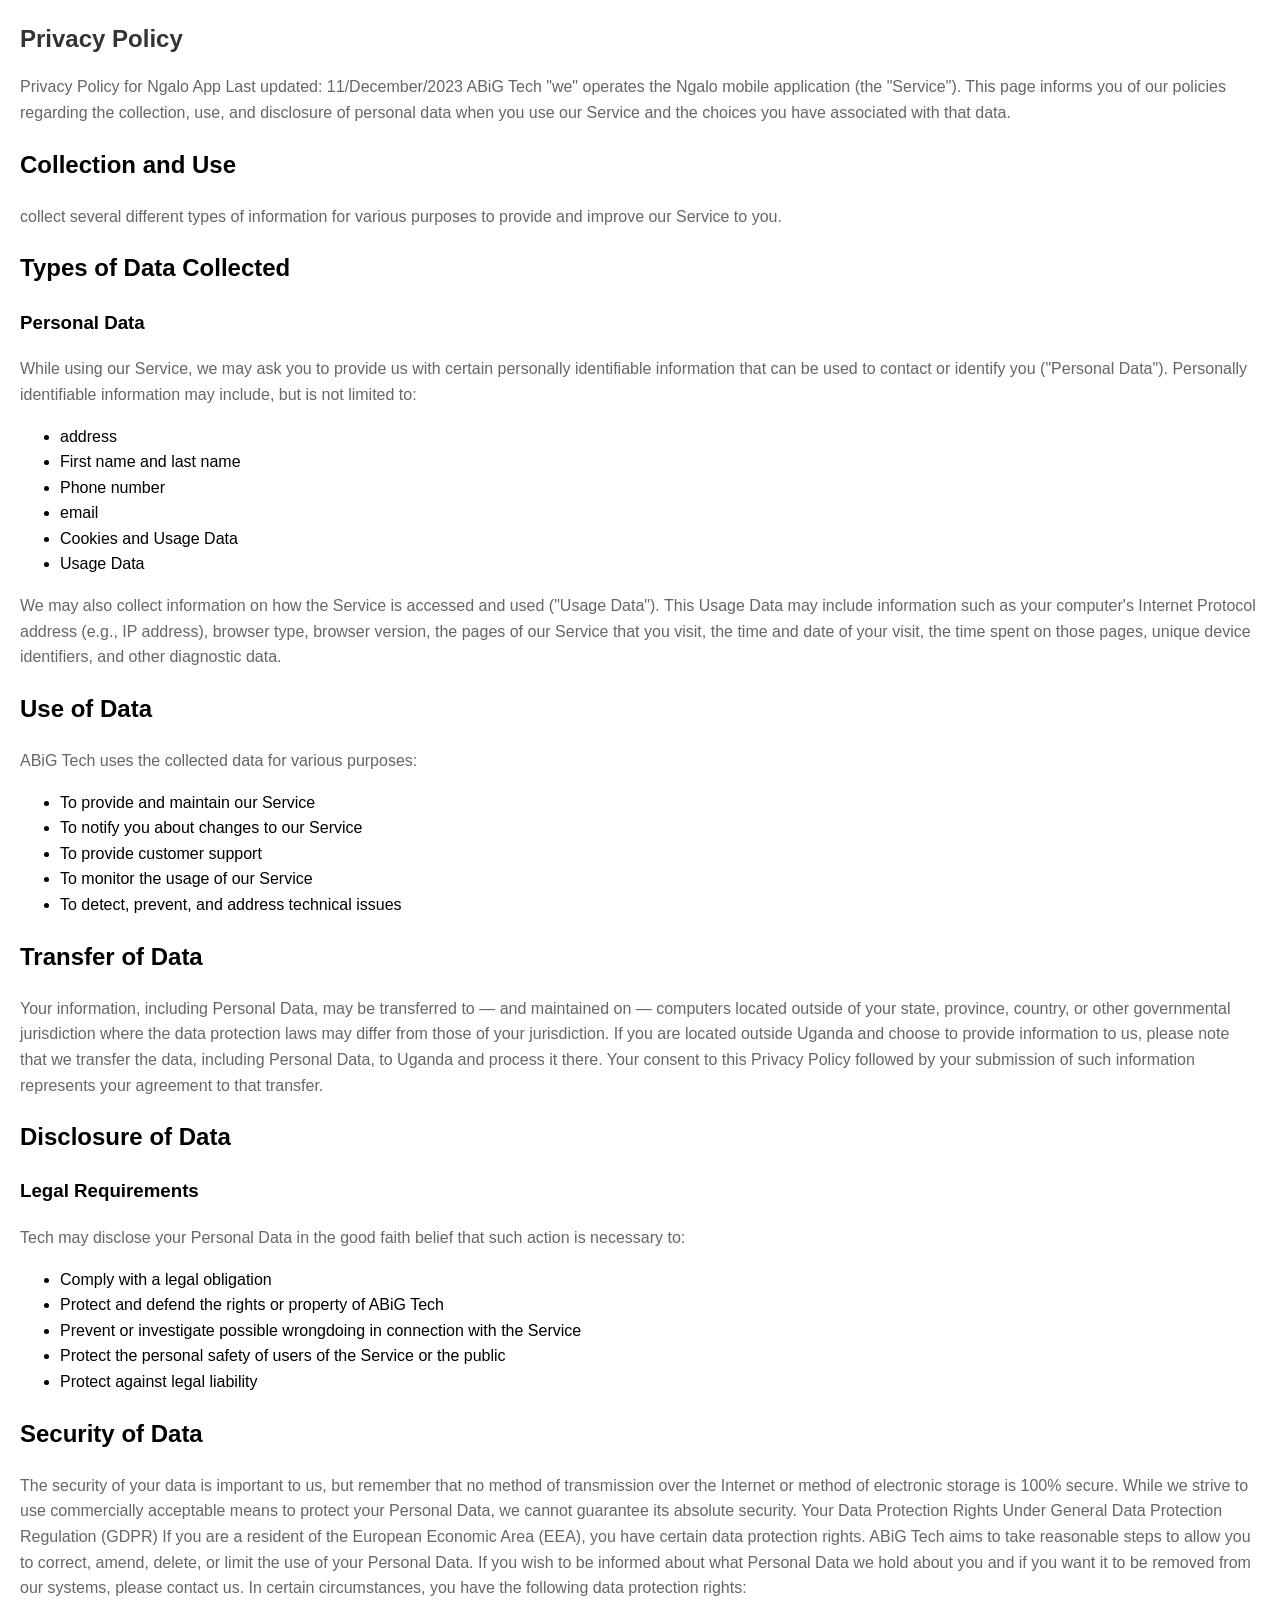
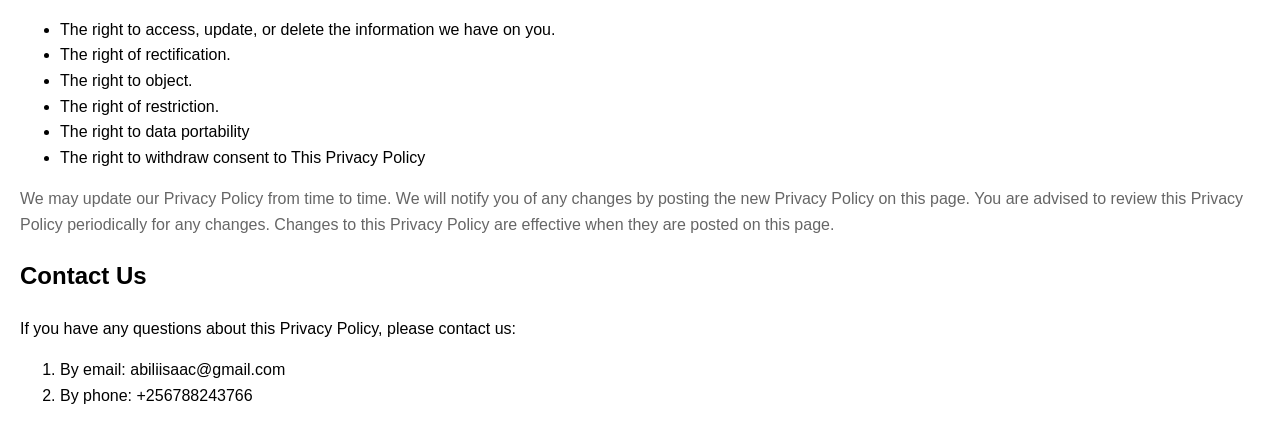
==== index.html @ 7e46f4ad "Privacy Policy change of name" ====
<!DOCTYPE html>
<html lang="en">
<head>
    <meta charset="UTF-8">
    <meta name="viewport" content="width=device-width, initial-scale=1.0">
    <title>Privacy Policy</title>
    <link rel="stylesheet" href="style.css">
</head>
<body>
    <h1>Privacy Policy</h1>
    <p>Privacy Policy for Ngalo App
        Last updated: 11/December/2023
        ABiG Tech  "we" operates the Ngalo mobile application (the "Service").
        
        This page informs you of our policies regarding the collection, use, and 
        disclosure of personal data when you use our Service and the choices you 
        have associated with that data.</p>
        
        <h2> Collection and Use</h2>
        <p> collect several different types of information for various purposes to
             provide and improve our Service to you.</p>
        
       <h2> Types of Data Collected</h2>
        <h3>Personal Data</h3>
        
        <p>While using our Service, we may ask you to provide us with certain personally
             identifiable information that can be used to contact or identify you ("Personal Data").
              Personally identifiable information may include, but is not limited to:</p>
        
        <ul> 
            <li>address</li>
            <li>First name and last name</li>
                <li>Phone number</li>
                    <li>email</li>
                        <li>Cookies and Usage Data</li>
                            <li> Usage Data</li>
    </ul>
        
       <p> We may also collect information on how the Service is accessed and used ("Usage Data"). 
        This Usage Data may include information such as your computer's Internet Protocol address
         (e.g., IP address), browser type, browser version, the pages of our Service that you visit,
          the time and date of your visit, the time spent on those pages, unique device identifiers, 
          and other diagnostic data.</p>
        
        <h2> Use of Data</h2>
        <p> ABiG Tech uses the collected data for various purposes:</p>
        
            <ul> 
                <li>To provide and maintain our Service</li>
                    <li>To notify you about changes to our Service</li>
                        <li>To provide customer support</li>
                            <li>To monitor the usage of our Service</li>
                                <li> To detect, prevent, and address technical issues</li>
</ul>

        <h2>Transfer of Data</h2>
        <p>Your information, including Personal Data, may be transferred to — and maintained 
            on — computers located outside of your state, province, country, or other governmental 
            jurisdiction where the data protection laws may differ from those of your jurisdiction.
        
        If you are located outside Uganda and choose to provide information to us, please note that
         we transfer the data, including Personal Data, to Uganda and process it there.
        
        Your consent to this Privacy Policy followed by your submission of such information represents
         your agreement to that transfer.</p>
        
        <h2> Disclosure of Data</h2>
        <h3>Legal Requirements</h3>
        <p> Tech may disclose your Personal Data in the good faith belief that such action is necessary to:</p>
        
        <ul>
        <li>Comply with a legal obligation</li>
        <li> Protect and defend the rights or property of ABiG Tech</li>
        <li> Prevent or investigate possible wrongdoing in connection with the Service</li>
        <li>Protect the personal safety of users of the Service or the public</li>
        <li> Protect against legal liability</li>
    </ul>


        <h2> Security of Data</h2>
        <p> The security of your data is important to us, but remember that no method of transmission over 
            the Internet or method of electronic storage is 100% secure. While we strive to use commercially
             acceptable means to protect your Personal Data, we cannot guarantee its absolute security.
        
        Your Data Protection Rights Under General Data Protection Regulation (GDPR)
        If you are a resident of the European Economic Area (EEA), you have certain data protection rights.
         ABiG Tech aims to take reasonable steps to allow you to correct, amend, delete, or limit the use of
          your Personal Data.
        
        If you wish to be informed about what Personal Data we hold about you and if you want it to be removed
         from our systems, please contact us.
        
        In certain circumstances, you have the following data protection rights:</p>
        
        <ul>
        <li>The right to access, update, or delete the information we have on you.</li>
        <li>The right of rectification.</li>
        <li>The right to object.</li>
        <li>The right of restriction.</li>
        <li>The right to data portability</li>
        <li>The right to withdraw consent to This Privacy Policy</li>
    </ul>

        <p>We may update our Privacy Policy from time to time. We will notify you of any changes by posting the 
            new Privacy Policy on this page.
        
        You are advised to review this Privacy Policy periodically for any changes. Changes to this Privacy Policy
         are effective when they are posted on this page.
        
        <h2>Contact Us</h2>
        If you have any questions about this Privacy Policy, please contact us:
        
        <ol> 
        <li>By email: abiliisaac@gmail.com</li>
        <li>By phone: +256788243766</li>
    </ol>
    </p>
    <!-- Add your Privacy Policy content here -->
</body>
</html>
---- style.css ----
body {
    font-family: Arial, sans-serif;
    line-height: 1.6;
    margin: 20px;
}

h1 {
    font-size: 24px;
    color: #333;
}

p {
    font-size: 16px;
    color: #666;
}

a {
    color: #007bff;
}

a:hover {
    text-decoration: underline;
}
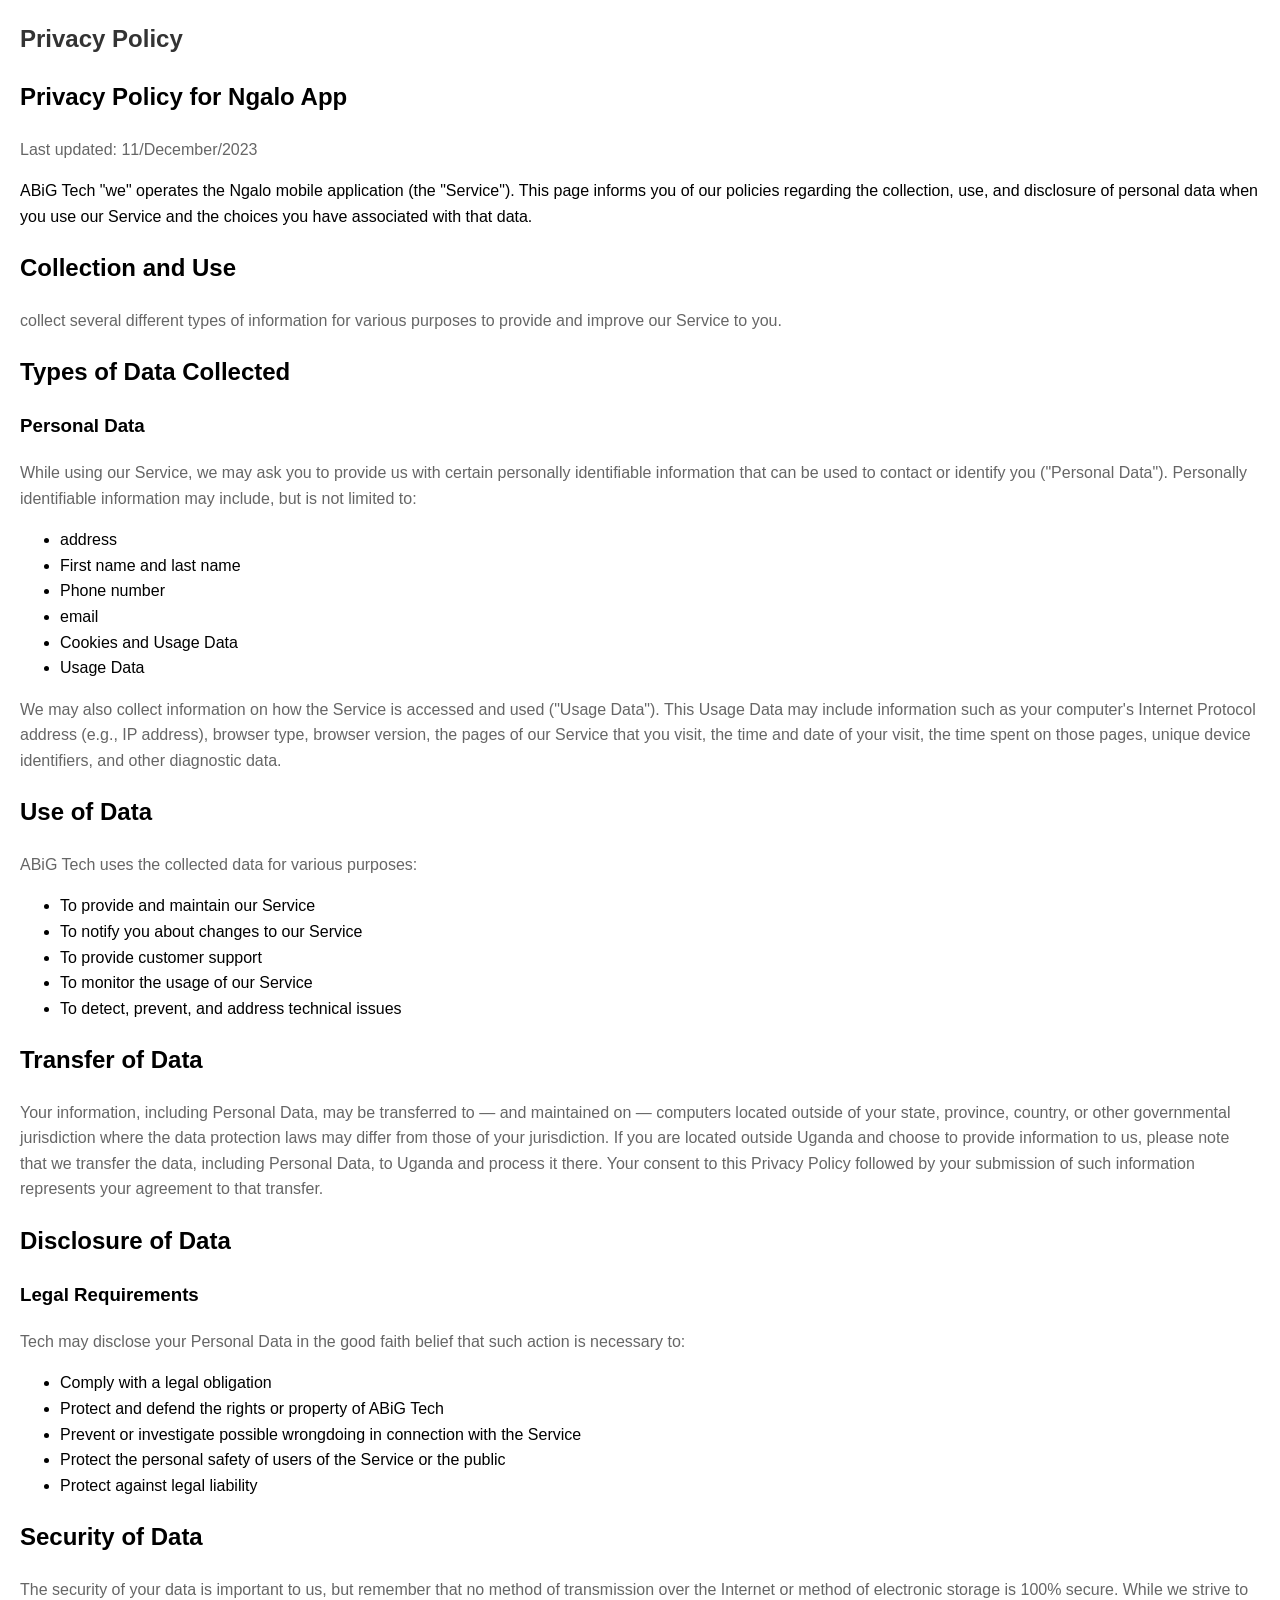
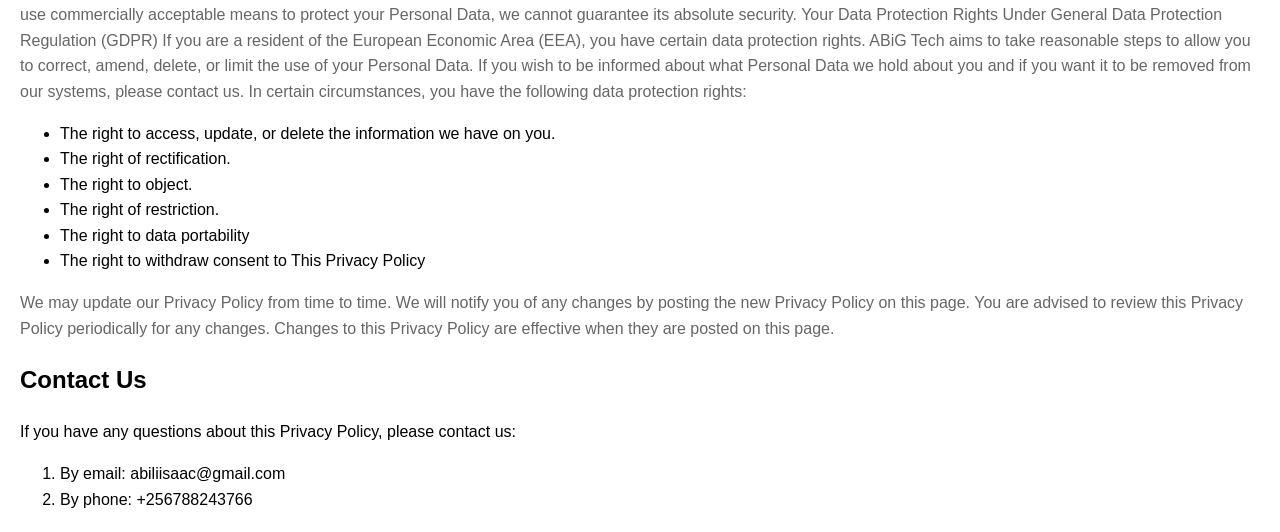
==== commit 77ed173a: "Update index.html update" ====
--- a/index.html
+++ b/index.html
@@ -8,8 +8,9 @@
 </head>
 <body>
     <h1>Privacy Policy</h1>
-    <p>Privacy Policy for Ngalo App
-        Last updated: 11/December/2023
+    <p>
+        <h2>Privacy Policy for Ngalo App</h2>
+        <p>Last updated: 11/December/2023</p>
         ABiG Tech  "we" operates the Ngalo mobile application (the "Service").
         
         This page informs you of our policies regarding the collection, use, and 
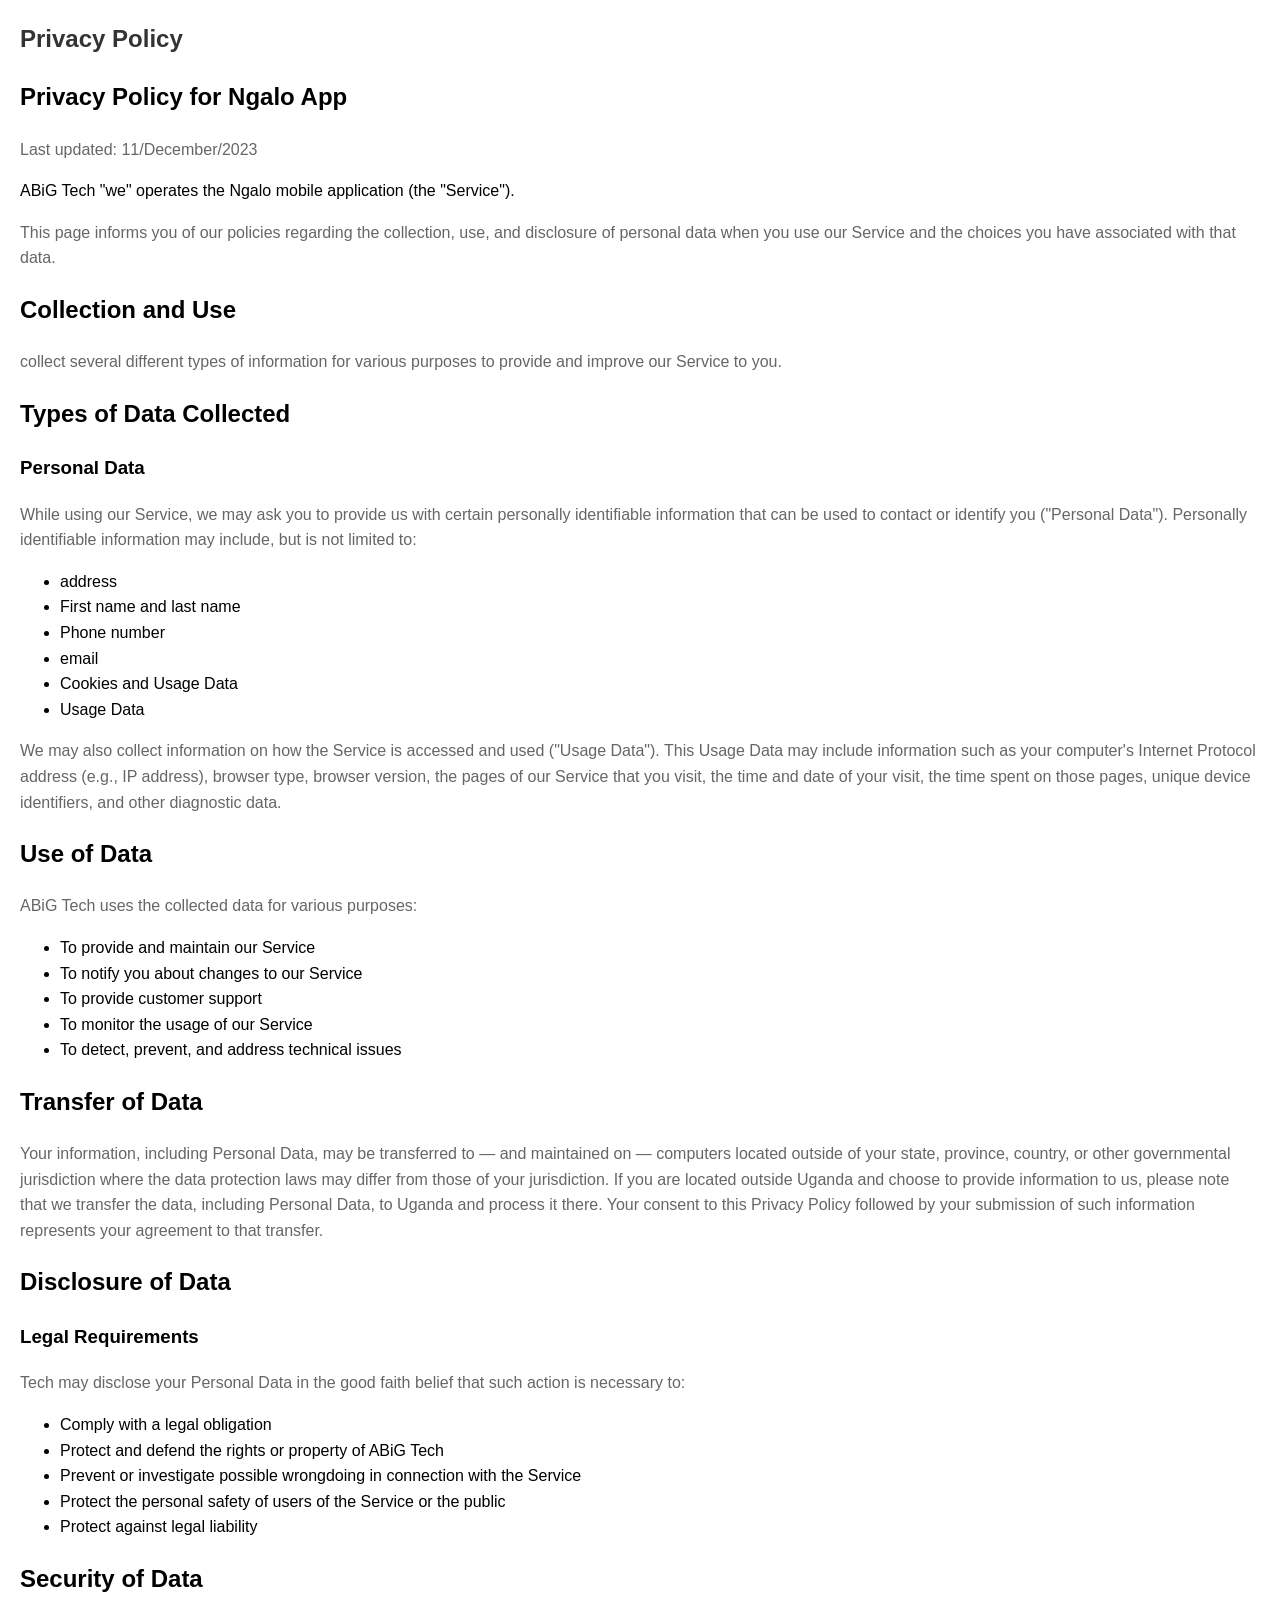
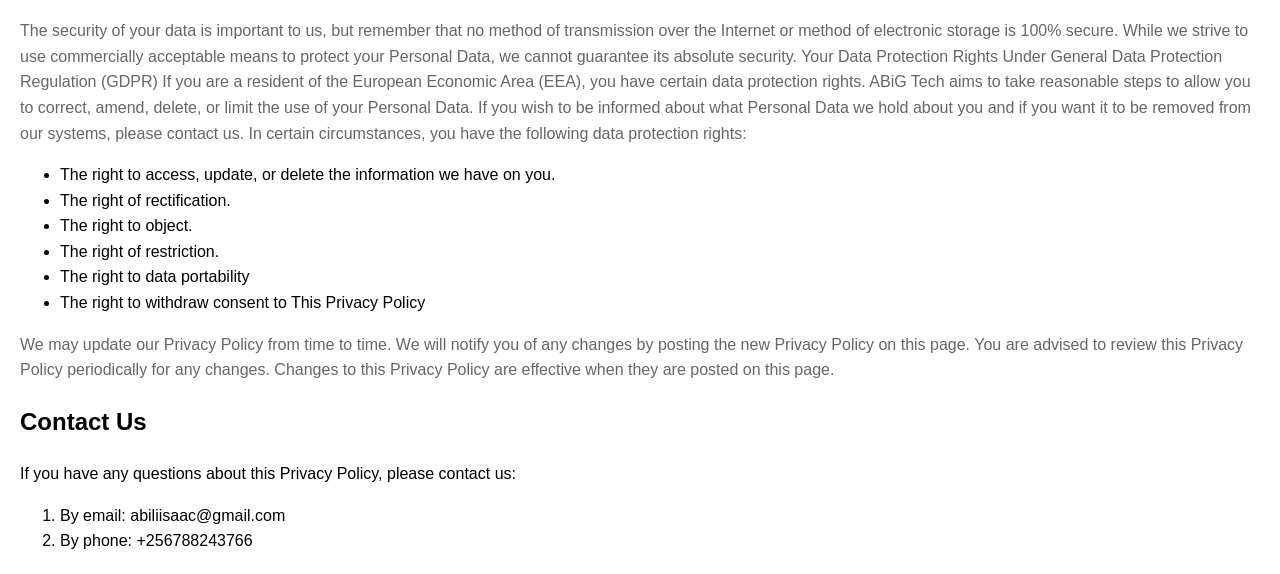
==== commit b27ae127: "Update index.html update" ====
--- a/index.html
+++ b/index.html
@@ -8,12 +8,12 @@
 </head>
 <body>
     <h1>Privacy Policy</h1>
-    <p>
+    
         <h2>Privacy Policy for Ngalo App</h2>
         <p>Last updated: 11/December/2023</p>
         ABiG Tech  "we" operates the Ngalo mobile application (the "Service").
         
-        This page informs you of our policies regarding the collection, use, and 
+        <p>This page informs you of our policies regarding the collection, use, and 
         disclosure of personal data when you use our Service and the choices you 
         have associated with that data.</p>
         
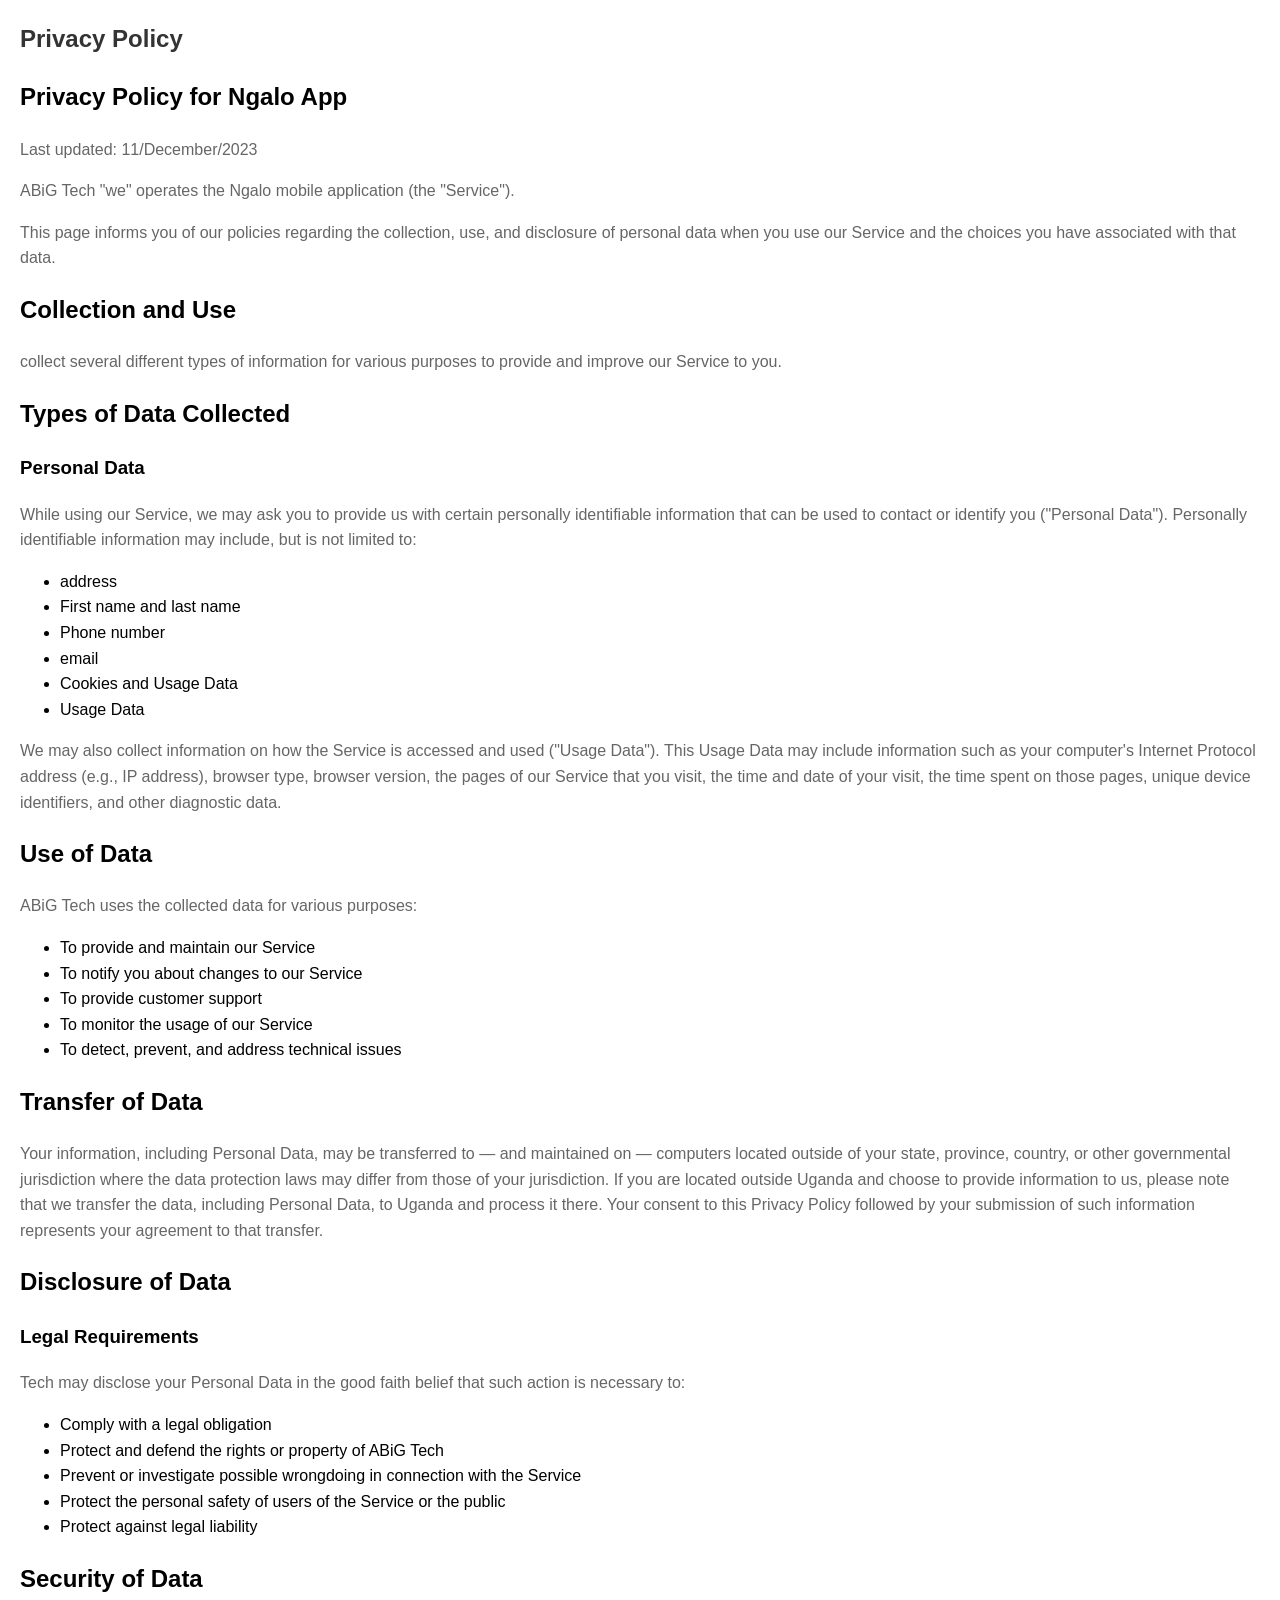
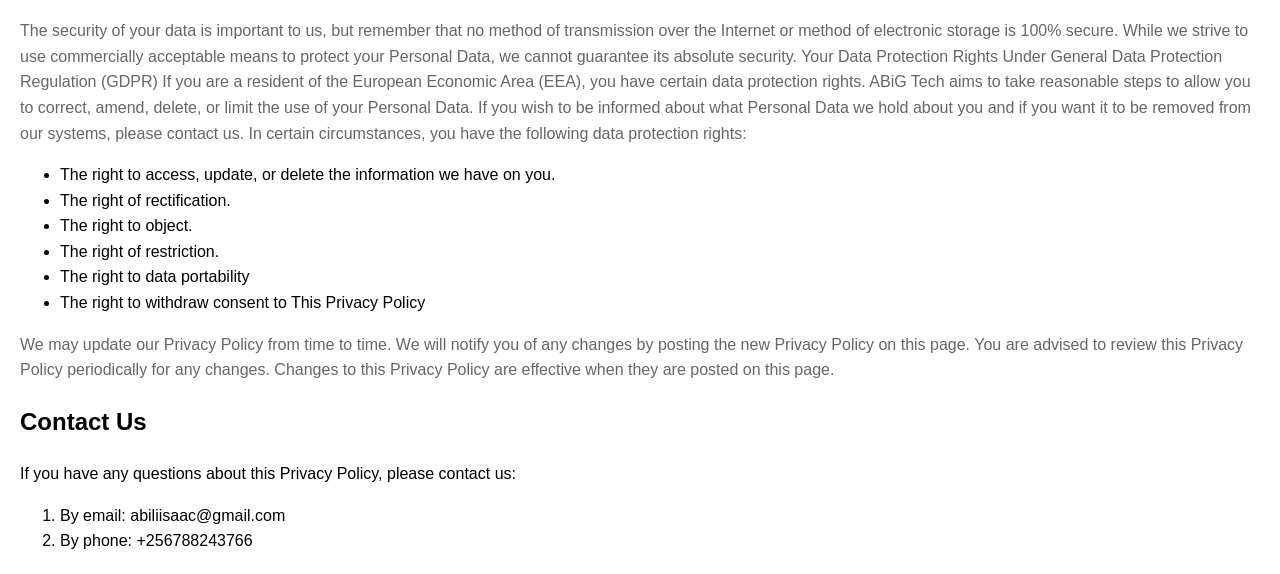
==== commit 238d4a3c: "Update index.html update" ====
--- a/index.html
+++ b/index.html
@@ -11,7 +11,7 @@
     
         <h2>Privacy Policy for Ngalo App</h2>
         <p>Last updated: 11/December/2023</p>
-        ABiG Tech  "we" operates the Ngalo mobile application (the "Service").
+        <p>ABiG Tech  "we" operates the Ngalo mobile application (the "Service").</p>
         
         <p>This page informs you of our policies regarding the collection, use, and 
         disclosure of personal data when you use our Service and the choices you 
